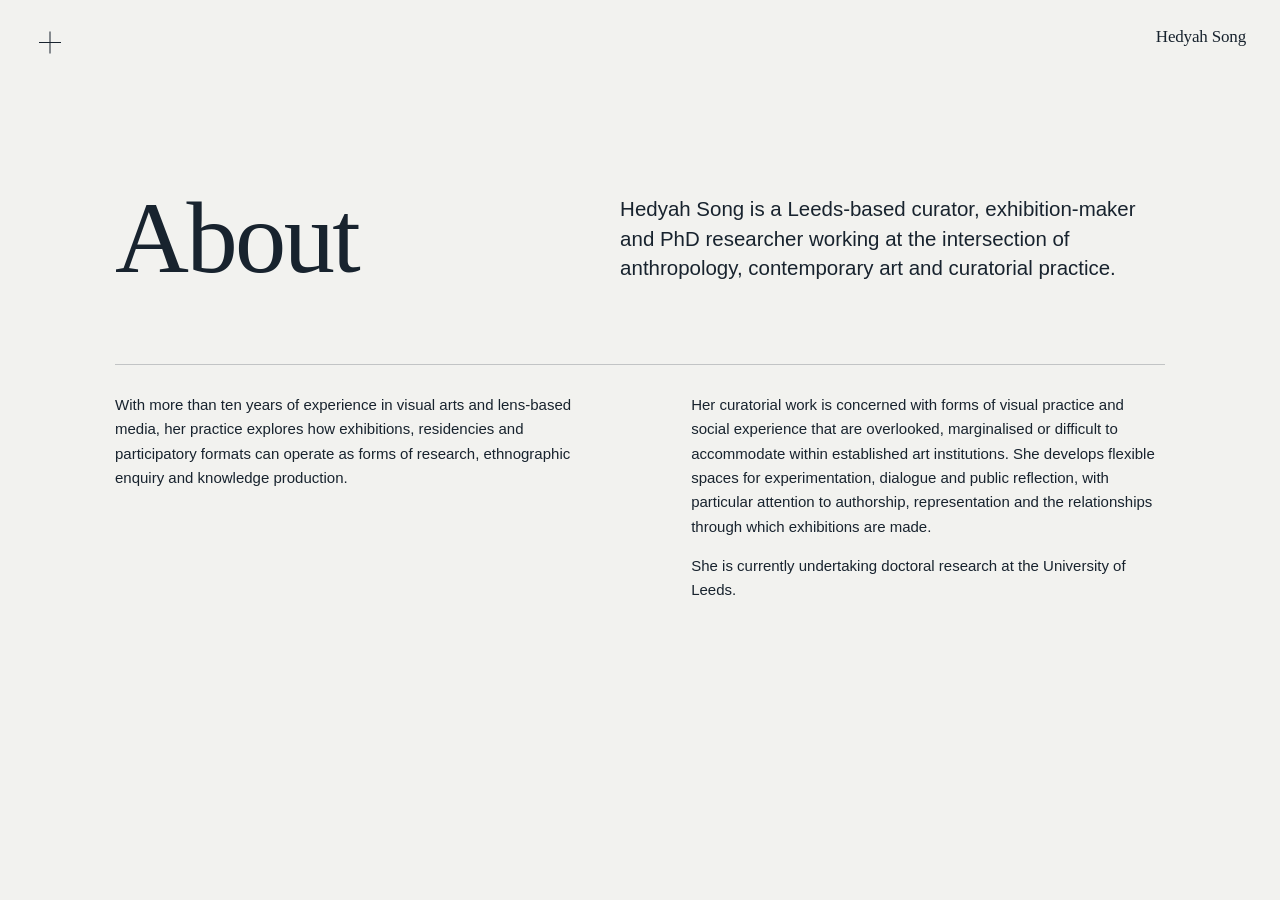
==== about/index.html @ c00148d7 "Add about/index.html" ====
<!DOCTYPE html>
<html lang="en">
<head>
  <meta charset="UTF-8">
  <meta name="viewport" content="width=device-width, initial-scale=1.0">
  <title>About — Hedyah Song</title>
  <meta name="description" content="About Hedyah Song, curator, exhibition-maker and researcher.">
  <link rel="stylesheet" href="../styles.css">
  <script src="../menu.js" defer></script>
</head>
<body>
  <button class="menu-toggle" type="button" aria-expanded="false" aria-controls="site-navigation" aria-label="Open navigation"><span aria-hidden="true"></span></button>
  <nav class="menu-panel" id="site-navigation" aria-hidden="true" aria-label="Primary navigation" inert>
    <div class="menu-panel-inner">
      <p class="menu-kicker">Hedyah Song</p>
      <ul class="menu-list">
        <li><span>01</span><a href="../projects/">Projects</a></li>
        <li><span>02</span><a href="../research/">Research</a></li>
        <li><span>03</span><a href="../about/" aria-current="page">About</a></li>
        <li><span>04</span><a href="../contact/">Contact</a></li>
      </ul>
      <a class="menu-home" href="../">Home</a>
    </div>
  </nav>
  <main class="page-shell">
    <header class="page-header"><a class="site-name" href="../">Hedyah Song</a></header>
    <div class="page-content">
      <section class="page-heading">
        <h1 class="page-title">About</h1>
        <p class="page-intro">Hedyah Song is a Leeds-based curator, exhibition-maker and PhD researcher working at the intersection of anthropology, contemporary art and curatorial practice.</p>
      </section>
      <section class="body-copy">
        <div>
          <p>With more than ten years of experience in visual arts and lens-based media, her practice explores how exhibitions, residencies and participatory formats can operate as forms of research, ethnographic enquiry and knowledge production.</p>
        </div>
        <div>
          <p>Her curatorial work is concerned with forms of visual practice and social experience that are overlooked, marginalised or difficult to accommodate within established art institutions. She develops flexible spaces for experimentation, dialogue and public reflection, with particular attention to authorship, representation and the relationships through which exhibitions are made.</p>
          <p>She is currently undertaking doctoral research at the University of Leeds.</p>
        </div>
      </section>
    </div>
  </main>
</body>
</html>
---- styles.css ----
:root {
  --ink: #18232e;
  --paper: #f2f2ef;
  --line: rgba(24, 35, 46, 0.22);
}

* {
  box-sizing: border-box;
}

html,
body {
  margin: 0;
  width: 100%;
  min-height: 100%;
}

body {
  background: var(--paper);
  color: var(--ink);
  font-family: "Helvetica Neue", Helvetica, Arial, sans-serif;
  -webkit-font-smoothing: antialiased;
}

body.menu-open {
  overflow: hidden;
}

a {
  color: inherit;
}

.menu-toggle {
  position: fixed;
  top: 27px;
  left: 34px;
  z-index: 101;
  width: 32px;
  height: 32px;
  padding: 0;
  color: var(--ink);
  background: transparent;
  border: 0;
  cursor: pointer;
}

.home-page .menu-toggle {
  color: #fff;
  filter: drop-shadow(0 1px 5px rgba(0, 0, 0, 0.2));
}

.home-page.menu-open .menu-toggle {
  color: var(--ink);
  filter: none;
}

.menu-toggle::before,
.menu-toggle::after {
  content: "";
  position: absolute;
  top: 15px;
  left: 5px;
  width: 22px;
  height: 1px;
  background: currentColor;
  transition: transform 220ms ease;
}

.menu-toggle::after {
  transform: rotate(90deg);
}

.menu-toggle[aria-expanded="true"]::before {
  transform: rotate(45deg);
}

.menu-toggle[aria-expanded="true"]::after {
  transform: rotate(-45deg);
}

.menu-toggle:focus-visible,
.menu-list a:focus-visible,
.menu-home:focus-visible,
.site-name:focus-visible,
.contact-link:focus-visible {
  outline: 1px solid currentColor;
  outline-offset: 5px;
}

.menu-panel {
  position: fixed;
  inset: 0;
  z-index: 100;
  visibility: hidden;
  overflow-y: auto;
  background: rgba(242, 242, 239, 0.97);
  opacity: 0;
  -webkit-backdrop-filter: blur(12px);
  backdrop-filter: blur(12px);
  transition: opacity 220ms ease, visibility 220ms ease;
}

.menu-panel.is-open {
  visibility: visible;
  opacity: 1;
}

.menu-panel-inner {
  display: flex;
  flex-direction: column;
  width: min(900px, calc(100% - 68px));
  min-height: 100vh;
  min-height: 100svh;
  margin: 0 auto;
  padding: 28px 0 30px;
}

.menu-kicker,
.menu-home {
  margin: 0 0 9vh;
  font-size: 11px;
  letter-spacing: 0.1em;
  text-decoration: none;
  text-transform: uppercase;
}

.menu-list {
  width: 100%;
  margin: auto 0;
  padding: 0;
  list-style: none;
  border-top: 1px solid var(--line);
}

.menu-list li {
  display: grid;
  grid-template-columns: 55px 1fr;
  align-items: baseline;
  border-bottom: 1px solid var(--line);
}

.menu-list span {
  font-size: 10px;
  letter-spacing: 0.08em;
}

.menu-list a {
  padding: 15px 0 17px;
  font-family: Baskerville, "Iowan Old Style", Georgia, serif;
  font-size: clamp(42px, 6vw, 76px);
  line-height: 0.95;
  letter-spacing: -0.025em;
  text-decoration: none;
}

.menu-list a:hover {
  font-style: italic;
}

.menu-home {
  align-self: flex-end;
  margin: 9vh 0 0;
}

.homepage {
  position: relative;
  width: 100%;
  min-height: 100vh;
  min-height: 100svh;
  overflow: hidden;
  background: #edf0f2;
}

.homepage-image {
  position: absolute;
  inset: 0;
  width: 100%;
  height: 100%;
  object-fit: cover;
  object-position: center;
}

.homepage::after {
  content: "";
  position: absolute;
  inset: 0;
  z-index: 1;
  background: rgba(250, 250, 247, 0.14);
  -webkit-backdrop-filter: blur(0.3px) saturate(0.96) contrast(0.99);
  backdrop-filter: blur(0.3px) saturate(0.96) contrast(0.99);
  pointer-events: none;
}

.identity {
  position: absolute;
  z-index: 2;
  top: 50%;
  left: 5vw;
  width: min(500px, 42vw);
  transform: translateY(-50%);
}

h1,
.page-title {
  font-family: Baskerville, "Iowan Old Style", Georgia, serif;
  font-weight: 400;
  letter-spacing: -0.025em;
}

.identity h1 {
  margin: 0 0 18px;
  font-size: clamp(38px, 4vw, 60px);
  line-height: 1;
  white-space: nowrap;
}

.role {
  max-width: 410px;
  margin: 0 0 13px;
  font-size: clamp(15px, 1.4vw, 20px);
  line-height: 1.35;
}

.location {
  margin: 0;
  font-size: 12px;
  letter-spacing: 0.08em;
  text-transform: uppercase;
}

.index-mark {
  position: absolute;
  z-index: 2;
  right: 34px;
  bottom: 27px;
  margin: 0;
  color: #fff;
  font-size: 10px;
  letter-spacing: 0.09em;
  text-shadow: 0 1px 8px rgba(0, 0, 0, 0.22);
}

.page-shell {
  min-height: 100vh;
  min-height: 100svh;
  padding: 27px 34px 48px;
}

.page-header {
  display: flex;
  justify-content: flex-end;
  min-height: 50px;
}

.site-name {
  font-family: Baskerville, "Iowan Old Style", Georgia, serif;
  font-size: 17px;
  letter-spacing: -0.01em;
  text-decoration: none;
}

.page-content {
  width: min(1050px, 100%);
  margin: clamp(80px, 13vh, 150px) auto 0;
}

.page-heading {
  display: grid;
  grid-template-columns: minmax(260px, 0.85fr) minmax(280px, 1.15fr);
  gap: 8vw;
  padding-bottom: clamp(55px, 9vh, 105px);
}

.page-title {
  margin: 0;
  font-size: clamp(58px, 8vw, 112px);
  line-height: 0.86;
}

.page-intro {
  align-self: end;
  max-width: 560px;
  margin: 0;
  font-size: clamp(17px, 1.6vw, 22px);
  line-height: 1.45;
}

.entry-list {
  border-top: 1px solid var(--line);
}

.entry {
  display: grid;
  grid-template-columns: 70px minmax(210px, 0.8fr) minmax(280px, 1.2fr);
  gap: 3vw;
  padding: 24px 0 30px;
  border-bottom: 1px solid var(--line);
}

.entry-number,
.entry-meta {
  margin: 0;
  font-size: 10px;
  line-height: 1.5;
  letter-spacing: 0.08em;
  text-transform: uppercase;
}

.entry h2 {
  margin: 0;
  font-family: Baskerville, "Iowan Old Style", Georgia, serif;
  font-size: clamp(25px, 3vw, 40px);
  font-weight: 400;
  line-height: 1.05;
  letter-spacing: -0.02em;
}

.entry-copy p,
.body-copy p {
  margin: 0 0 1em;
  font-size: 15px;
  line-height: 1.62;
}

.entry-copy p:last-child,
.body-copy p:last-child {
  margin-bottom: 0;
}

.body-copy {
  display: grid;
  grid-template-columns: minmax(0, 1fr) minmax(0, 1fr);
  gap: 8vw;
  padding-top: 28px;
  border-top: 1px solid var(--line);
}

.research-title {
  margin: 0 0 22px;
  font-family: Baskerville, "Iowan Old Style", Georgia, serif;
  font-size: clamp(25px, 3vw, 42px);
  font-weight: 400;
  line-height: 1.12;
  letter-spacing: -0.018em;
}

.research-meta {
  margin: 0 0 22px;
  font-size: 10px;
  letter-spacing: 0.09em;
  text-transform: uppercase;
}

.contact-block {
  padding-top: 30px;
  border-top: 1px solid var(--line);
}

.contact-label {
  margin: 0 0 15px;
  font-size: 10px;
  letter-spacing: 0.09em;
  text-transform: uppercase;
}

.contact-link {
  display: inline-block;
  font-family: Baskerville, "Iowan Old Style", Georgia, serif;
  font-size: clamp(26px, 4.5vw, 62px);
  letter-spacing: -0.02em;
  text-decoration: none;
  border-bottom: 1px solid var(--ink);
}

.contact-location {
  margin: 22px 0 0;
  font-size: 12px;
  letter-spacing: 0.08em;
  text-transform: uppercase;
}

@media (max-width: 700px) {
  .menu-toggle {
    top: 17px;
    left: 14px;
  }

  .menu-panel-inner {
    width: calc(100% - 40px);
    padding: 20px 0;
  }

  .menu-list li {
    grid-template-columns: 36px 1fr;
  }

  .menu-list a {
    padding: 14px 0 15px;
    font-size: clamp(38px, 14vw, 58px);
  }

  .homepage-image {
    object-position: 60% center;
  }

  .identity {
    top: auto;
    right: 20px;
    bottom: 56px;
    left: 20px;
    width: auto;
    transform: none;
  }

  .identity h1 {
    margin-bottom: 13px;
  }

  .role {
    max-width: 300px;
    font-size: 15px;
  }

  .index-mark {
    right: 20px;
    bottom: 20px;
    max-width: calc(100% - 40px);
    font-size: 9px;
    text-align: right;
  }

  .page-shell {
    padding: 18px 20px 35px;
  }

  .site-name {
    font-size: 16px;
  }

  .page-content {
    margin-top: 80px;
  }

  .page-heading,
  .body-copy {
    grid-template-columns: 1fr;
    gap: 34px;
  }

  .page-heading {
    padding-bottom: 55px;
  }

  .page-title {
    font-size: clamp(56px, 20vw, 82px);
  }

  .page-intro {
    max-width: 92%;
    font-size: 17px;
  }

  .entry {
    grid-template-columns: 34px 1fr;
    gap: 4px 12px;
    padding: 20px 0 24px;
  }

  .entry-copy {
    grid-column: 2;
    margin-top: 16px;
  }

  .body-copy {
    gap: 16px;
  }

  .contact-link {
    font-size: clamp(24px, 8vw, 38px);
  }
}

@media (prefers-reduced-motion: reduce) {
  .menu-panel,
  .menu-toggle::before,
  .menu-toggle::after {
    transition: none;
  }
}
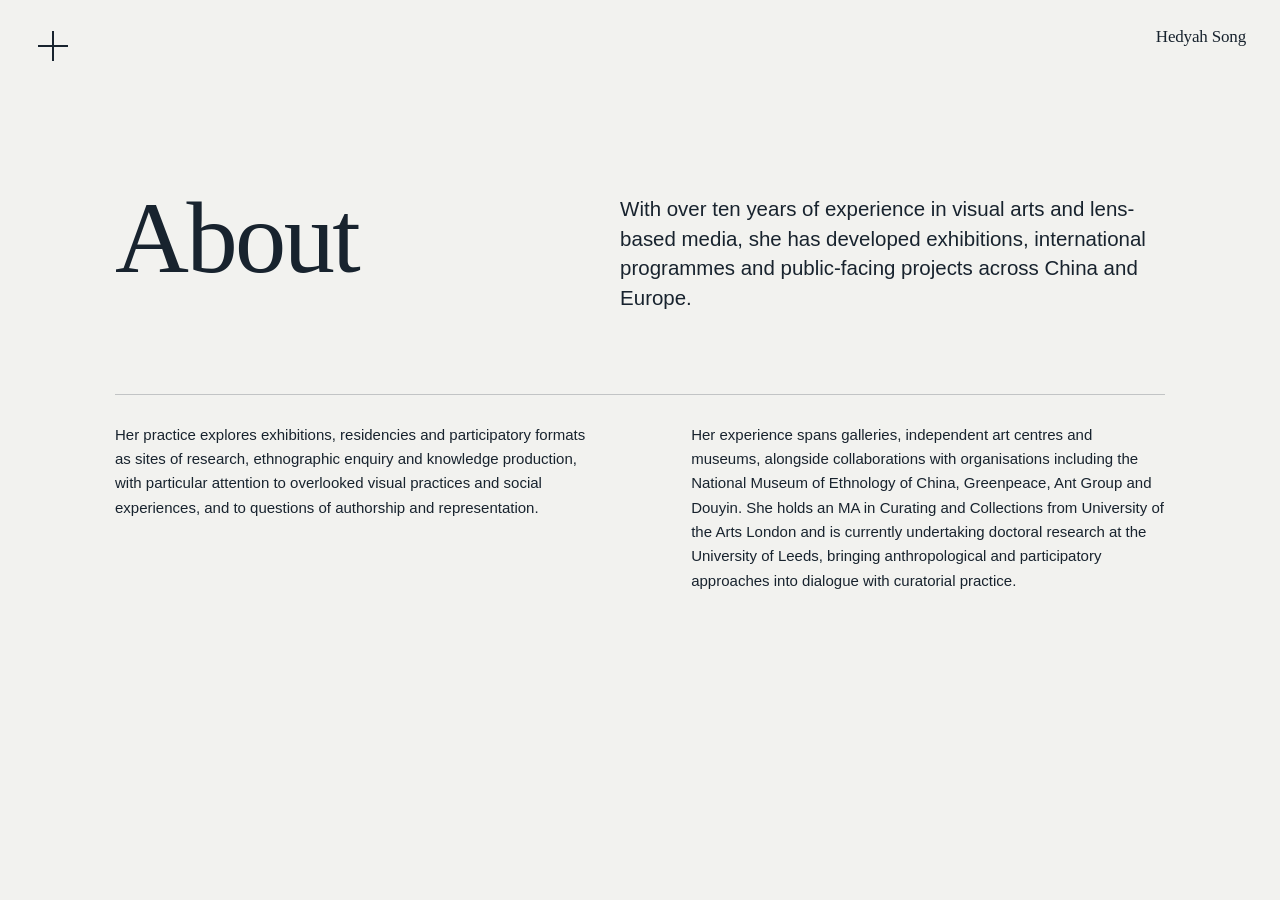
==== commit a9455ace: "Update About page biography" ====
--- a/about/index.html
+++ b/about/index.html
@@ -27,15 +27,14 @@
     <div class="page-content">
       <section class="page-heading">
         <h1 class="page-title">About</h1>
-        <p class="page-intro">Hedyah Song is a Leeds-based curator, exhibition-maker and PhD researcher working at the intersection of anthropology, contemporary art and curatorial practice.</p>
+        <p class="page-intro">With over ten years of experience in visual arts and lens-based media, she has developed exhibitions, international programmes and public-facing projects across China and Europe.</p>
       </section>
       <section class="body-copy">
         <div>
-          <p>With more than ten years of experience in visual arts and lens-based media, her practice explores how exhibitions, residencies and participatory formats can operate as forms of research, ethnographic enquiry and knowledge production.</p>
+          <p>Her practice explores exhibitions, residencies and participatory formats as sites of research, ethnographic enquiry and knowledge production, with particular attention to overlooked visual practices and social experiences, and to questions of authorship and representation.</p>
         </div>
         <div>
-          <p>Her curatorial work is concerned with forms of visual practice and social experience that are overlooked, marginalised or difficult to accommodate within established art institutions. She develops flexible spaces for experimentation, dialogue and public reflection, with particular attention to authorship, representation and the relationships through which exhibitions are made.</p>
-          <p>She is currently undertaking doctoral research at the University of Leeds.</p>
+          <p>Her experience spans galleries, independent art centres and museums, alongside collaborations with organisations including the National Museum of Ethnology of China, Greenpeace, Ant Group and Douyin. She holds an MA in Curating and Collections from University of the Arts London and is currently undertaking doctoral research at the University of Leeds, bringing anthropological and participatory approaches into dialogue with curatorial practice.</p>
         </div>
       </section>
     </div>
--- a/styles.css
+++ b/styles.css
@@ -2,6 +2,8 @@
   --ink: #18232e;
   --paper: #f2f2ef;
   --line: rgba(24, 35, 46, 0.22);
+  --note-blue: rgba(2, 0, 255, 0.9);
+  --note-ink: #e8e9e5;
 }
 
 * {
@@ -35,8 +37,8 @@
   top: 27px;
   left: 34px;
   z-index: 101;
-  width: 32px;
-  height: 32px;
+  width: 38px;
+  height: 38px;
   padding: 0;
   color: var(--ink);
   background: transparent;
@@ -58,10 +60,10 @@
 .menu-toggle::after {
   content: "";
   position: absolute;
-  top: 15px;
-  left: 5px;
-  width: 22px;
-  height: 1px;
+  top: 18px;
+  left: 4px;
+  width: 30px;
+  height: 2px;
   background: currentColor;
   transition: transform 220ms ease;
 }
@@ -82,7 +84,8 @@
 .menu-list a:focus-visible,
 .menu-home:focus-visible,
 .site-name:focus-visible,
-.contact-link:focus-visible {
+.contact-link:focus-visible,
+.project-link:focus-visible {
   outline: 1px solid currentColor;
   outline-offset: 5px;
 }
@@ -285,46 +288,337 @@
   line-height: 1.45;
 }
 
-.entry-list {
-  border-top: 1px solid var(--line);
-}
-
-.entry {
-  display: grid;
-  grid-template-columns: 70px minmax(210px, 0.8fr) minmax(280px, 1.2fr);
-  gap: 3vw;
-  padding: 24px 0 30px;
-  border-bottom: 1px solid var(--line);
-}
-
-.entry-number,
-.entry-meta {
-  margin: 0;
-  font-size: 10px;
-  line-height: 1.5;
-  letter-spacing: 0.08em;
-  text-transform: uppercase;
-}
-
-.entry h2 {
-  margin: 0;
-  font-family: Baskerville, "Iowan Old Style", Georgia, serif;
-  font-size: clamp(25px, 3vw, 40px);
-  font-weight: 400;
-  line-height: 1.05;
-  letter-spacing: -0.02em;
-}
-
-.entry-copy p,
 .body-copy p {
   margin: 0 0 1em;
   font-size: 15px;
   line-height: 1.62;
 }
 
-.entry-copy p:last-child,
 .body-copy p:last-child {
   margin-bottom: 0;
+}
+
+.projects-page .page-content {
+  width: min(1280px, 100%);
+}
+
+.projects-page .page-heading {
+  padding-bottom: clamp(52px, 8vh, 88px);
+}
+
+.research-page .page-content {
+  width: min(1280px, 100%);
+}
+
+.research-heading {
+  display: block;
+  padding-bottom: clamp(55px, 9vh, 100px);
+}
+
+.research-board {
+  display: grid;
+  grid-template-columns: repeat(3, minmax(0, 1fr));
+  gap: clamp(20px, 2.5vw, 38px);
+  align-items: start;
+  padding: 8px 0 clamp(80px, 12vw, 160px);
+}
+
+.research-note {
+  min-height: clamp(310px, 31vw, 410px);
+  display: flex;
+  flex-direction: column;
+}
+
+.project-note.research-note h2 {
+  max-width: none;
+  margin-bottom: auto;
+  padding-bottom: clamp(55px, 7vw, 92px);
+  font-size: clamp(32px, 3.4vw, 49px);
+}
+
+.research-note > p,
+.research-methods p {
+  margin: 0;
+  font-size: 15px;
+  line-height: 1.58;
+}
+
+.research-methods {
+  display: grid;
+  gap: 0;
+}
+
+.research-methods p {
+  padding: 14px 0;
+  border-top: 1px solid rgba(232, 233, 229, 0.38);
+}
+
+.research-methods p:last-child {
+  padding-bottom: 0;
+}
+
+.research-note.research-note-interests {
+  transform: rotate(-0.45deg);
+}
+
+.research-note.research-note-current {
+  margin-top: clamp(24px, 3vw, 42px);
+  transform: rotate(0.35deg);
+}
+
+.research-note.research-note-methods {
+  margin-top: clamp(7px, 1vw, 16px);
+  transform: rotate(-0.25deg);
+}
+
+.project-board {
+  display: grid;
+  grid-template-columns: repeat(12, minmax(0, 1fr));
+  gap: clamp(18px, 2.2vw, 34px);
+  align-items: start;
+  padding: 10px 0 clamp(80px, 12vw, 170px);
+}
+
+.project-note,
+.project-image {
+  position: relative;
+  margin: 0;
+  background: var(--note-blue);
+  color: var(--note-ink);
+  box-shadow: 0 13px 28px rgba(24, 35, 46, 0.12);
+}
+
+.project-note {
+  z-index: 1;
+  padding: clamp(24px, 3.2vw, 48px);
+}
+
+.project-note::before,
+.project-image::before {
+  content: "";
+  position: absolute;
+  z-index: 2;
+  top: -7px;
+  left: 50%;
+  width: 62px;
+  height: 15px;
+  background: rgba(224, 231, 231, 0.28);
+  transform: translateX(-50%) rotate(-1deg);
+}
+
+.project-note h2 {
+  max-width: 10em;
+  margin: 0 0 clamp(24px, 3vw, 42px);
+  font-family: Baskerville, "Iowan Old Style", Georgia, serif;
+  font-size: clamp(34px, 4vw, 60px);
+  font-weight: 400;
+  line-height: 0.98;
+  letter-spacing: -0.025em;
+}
+
+.project-number,
+.project-meta,
+.project-image figcaption {
+  margin: 0;
+  font-size: 10px;
+  line-height: 1.45;
+  letter-spacing: 0.09em;
+  text-transform: uppercase;
+}
+
+.project-number {
+  margin-bottom: clamp(42px, 7vw, 92px);
+}
+
+.project-meta {
+  padding-top: 15px;
+  border-top: 1px solid rgba(232, 233, 229, 0.38);
+}
+
+.project-role {
+  margin: 10px 0 0;
+  font-size: 11px;
+  line-height: 1.45;
+  letter-spacing: 0.035em;
+}
+
+.project-role span {
+  margin-right: 0.55em;
+  font-size: 9px;
+  letter-spacing: 0.09em;
+  text-transform: uppercase;
+}
+
+.project-copy {
+  margin: clamp(30px, 4vw, 55px) 0 0;
+  font-size: 15px;
+  line-height: 1.58;
+}
+
+.project-copy-stacked p {
+  margin: 0 0 1em;
+}
+
+.project-copy-stacked p:last-child {
+  margin-bottom: 0;
+}
+
+.project-link {
+  display: inline-block;
+  margin-top: clamp(34px, 4vw, 54px);
+  padding-bottom: 3px;
+  font-size: 11px;
+  letter-spacing: 0.08em;
+  text-decoration: none;
+  text-transform: uppercase;
+  border-bottom: 1px solid currentColor;
+}
+
+.project-link:hover {
+  opacity: 0.72;
+}
+
+.project-section-label {
+  margin: 0 0 clamp(48px, 7vw, 90px);
+  font-size: 10px;
+  line-height: 1.45;
+  letter-spacing: 0.09em;
+  text-transform: uppercase;
+}
+
+.project-image {
+  padding: clamp(9px, 1vw, 14px);
+}
+
+.project-image img {
+  display: block;
+  width: 100%;
+  height: auto;
+}
+
+.project-image figcaption {
+  padding: 11px 3px 1px;
+}
+
+.project-note-ev {
+  grid-column: 1 / span 5;
+  transform: rotate(-0.7deg);
+}
+
+.project-image-ev-rave {
+  grid-column: 6 / -1;
+  margin-top: clamp(55px, 8vw, 115px);
+  transform: rotate(0.45deg);
+}
+
+.project-image-ev {
+  grid-column: 1 / span 7;
+  margin-top: clamp(38px, 6vw, 90px);
+  transform: rotate(-0.35deg);
+}
+
+.project-note-ev-followup {
+  grid-column: 8 / -1;
+  margin-top: clamp(90px, 12vw, 165px);
+  transform: rotate(0.4deg);
+}
+
+.project-image-ev-optimism {
+  grid-column: 2 / span 9;
+  margin-top: clamp(48px, 8vw, 115px);
+  transform: rotate(-0.45deg);
+}
+
+.project-note-douyin {
+  grid-column: 1 / span 5;
+  margin-top: clamp(80px, 12vw, 170px);
+  transform: rotate(0.5deg);
+}
+
+.project-note-douyin h2 {
+  font-size: clamp(31px, 3.5vw, 52px);
+}
+
+.project-image-douyin {
+  grid-column: 6 / -1;
+  margin-top: clamp(135px, 18vw, 245px);
+  transform: rotate(-0.35deg);
+}
+
+.project-image-biennale-a {
+  grid-column: 1 / span 7;
+  margin-top: clamp(80px, 12vw, 170px);
+  transform: rotate(-0.35deg);
+}
+
+.project-note-biennale {
+  grid-column: 8 / -1;
+  margin-top: clamp(135px, 17vw, 235px);
+  transform: rotate(0.8deg);
+}
+
+.project-note-biennale h2 {
+  font-size: clamp(31px, 3.5vw, 52px);
+}
+
+.project-image-biennale-b {
+  grid-column: 3 / span 8;
+  margin-top: clamp(48px, 7vw, 105px);
+  transform: rotate(-0.5deg);
+}
+
+.project-note-greenpeace {
+  grid-column: 1 / span 5;
+  margin-top: clamp(85px, 12vw, 170px);
+  transform: rotate(0.45deg);
+}
+
+.project-note-greenpeace h2 {
+  font-size: clamp(29px, 3.2vw, 48px);
+}
+
+.project-image-greenpeace {
+  grid-column: 6 / -1;
+  margin-top: clamp(145px, 18vw, 245px);
+  transform: rotate(-0.35deg);
+}
+
+.project-note-pengzhen {
+  grid-column: 8 / -1;
+  margin-top: clamp(145px, 18vw, 245px);
+  transform: rotate(-0.4deg);
+}
+
+.project-note-pengzhen h2 {
+  font-size: clamp(31px, 3.5vw, 52px);
+}
+
+.project-image-pengzhen {
+  grid-column: 1 / span 7;
+  margin-top: clamp(85px, 12vw, 170px);
+  transform: rotate(0.35deg);
+}
+
+.project-note-country-road {
+  grid-column: 1 / span 5;
+  margin-top: clamp(85px, 12vw, 170px);
+  transform: rotate(0.45deg);
+}
+
+.project-note-country-road h2 {
+  font-size: clamp(28px, 3vw, 45px);
+}
+
+.project-image-country-road-a {
+  grid-column: 6 / -1;
+  margin-top: clamp(145px, 18vw, 245px);
+  transform: rotate(-0.35deg);
+}
+
+.project-image-country-road-b {
+  grid-column: 2 / span 9;
+  margin-top: clamp(48px, 7vw, 105px);
+  transform: rotate(0.45deg);
 }
 
 .body-copy {
@@ -383,6 +677,15 @@
   .menu-toggle {
     top: 17px;
     left: 14px;
+    width: 34px;
+    height: 34px;
+  }
+
+  .menu-toggle::before,
+  .menu-toggle::after {
+    top: 16px;
+    left: 4px;
+    width: 26px;
   }
 
   .menu-panel-inner {
@@ -460,15 +763,73 @@
     font-size: 17px;
   }
 
-  .entry {
-    grid-template-columns: 34px 1fr;
-    gap: 4px 12px;
-    padding: 20px 0 24px;
-  }
-
-  .entry-copy {
-    grid-column: 2;
-    margin-top: 16px;
+  .project-board {
+    grid-template-columns: 1fr;
+    gap: 34px;
+    padding-top: 0;
+  }
+
+  .research-heading {
+    padding-bottom: 55px;
+  }
+
+  .research-board {
+    grid-template-columns: 1fr;
+    gap: 34px;
+    padding-top: 0;
+  }
+
+  .research-note-interests,
+  .research-note-current,
+  .research-note-methods {
+    min-height: 0;
+    margin-top: 0;
+    transform: rotate(0deg);
+  }
+
+  .project-note.research-note h2 {
+    margin-bottom: 0;
+    padding-bottom: 55px;
+    font-size: clamp(36px, 12vw, 50px);
+  }
+
+  .project-note-ev,
+  .project-image-ev,
+  .project-note-ev-followup,
+  .project-image-ev-optimism,
+  .project-image-ev-rave,
+  .project-note-douyin,
+  .project-image-douyin,
+  .project-image-biennale-a,
+  .project-note-biennale,
+  .project-image-biennale-b,
+  .project-note-greenpeace,
+  .project-image-greenpeace,
+  .project-note-pengzhen,
+  .project-image-pengzhen,
+  .project-note-country-road,
+  .project-image-country-road-a,
+  .project-image-country-road-b {
+    grid-column: 1;
+    margin-top: 0;
+    transform: rotate(0deg);
+  }
+
+  .project-note {
+    padding: 27px 24px 30px;
+  }
+
+  .project-note h2,
+  .project-note-biennale h2,
+  .project-note-douyin h2,
+  .project-note-greenpeace h2,
+  .project-note-pengzhen h2,
+  .project-note-country-road h2 {
+    font-size: clamp(36px, 12vw, 50px);
+  }
+
+  .project-number {
+    margin-bottom: 50px;
   }
 
   .body-copy {
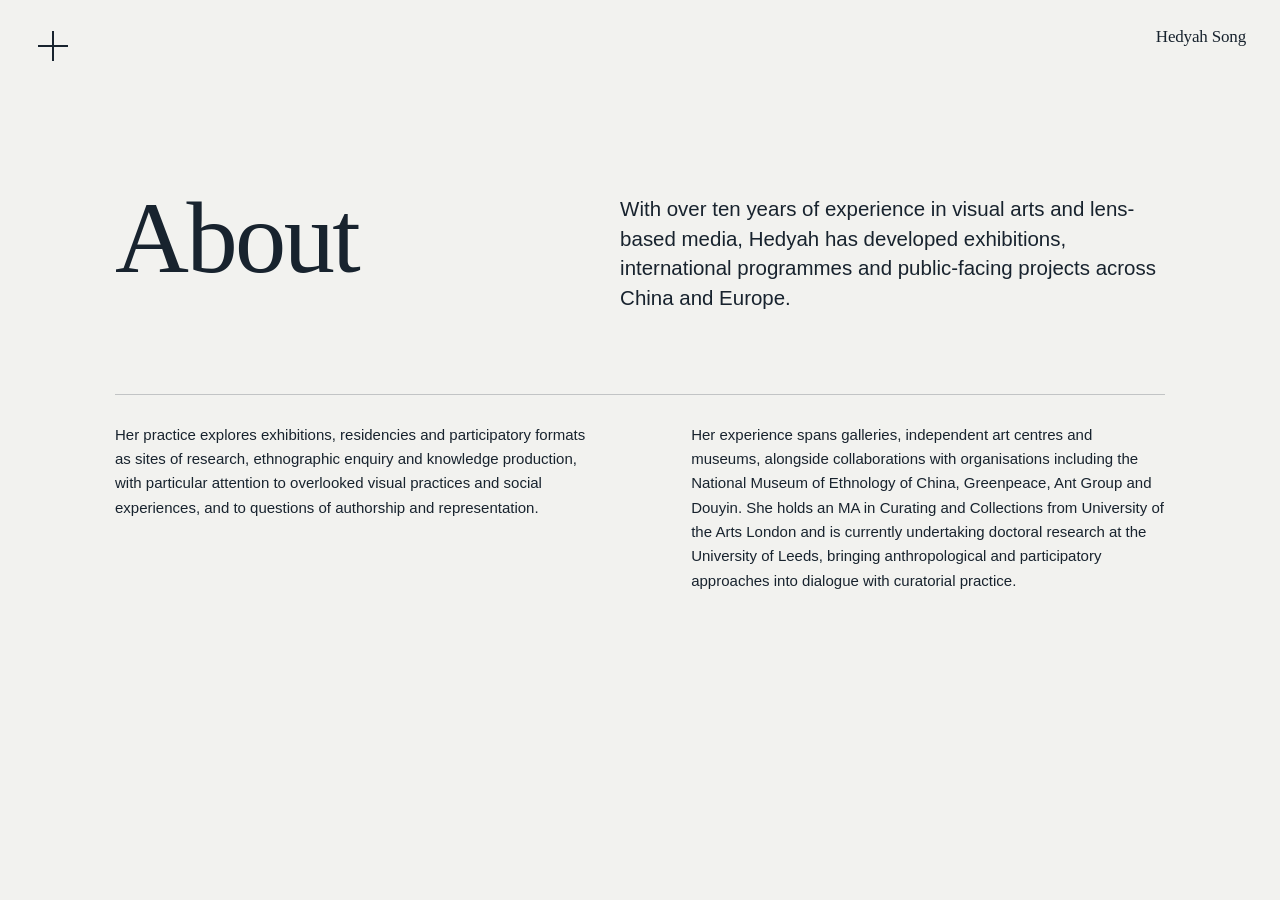
==== commit 4b0c21bb: "Use Hedyah's name in About introduction" ====
--- a/about/index.html
+++ b/about/index.html
@@ -27,7 +27,7 @@
     <div class="page-content">
       <section class="page-heading">
         <h1 class="page-title">About</h1>
-        <p class="page-intro">With over ten years of experience in visual arts and lens-based media, she has developed exhibitions, international programmes and public-facing projects across China and Europe.</p>
+        <p class="page-intro">With over ten years of experience in visual arts and lens-based media, Hedyah has developed exhibitions, international programmes and public-facing projects across China and Europe.</p>
       </section>
       <section class="body-copy">
         <div>
